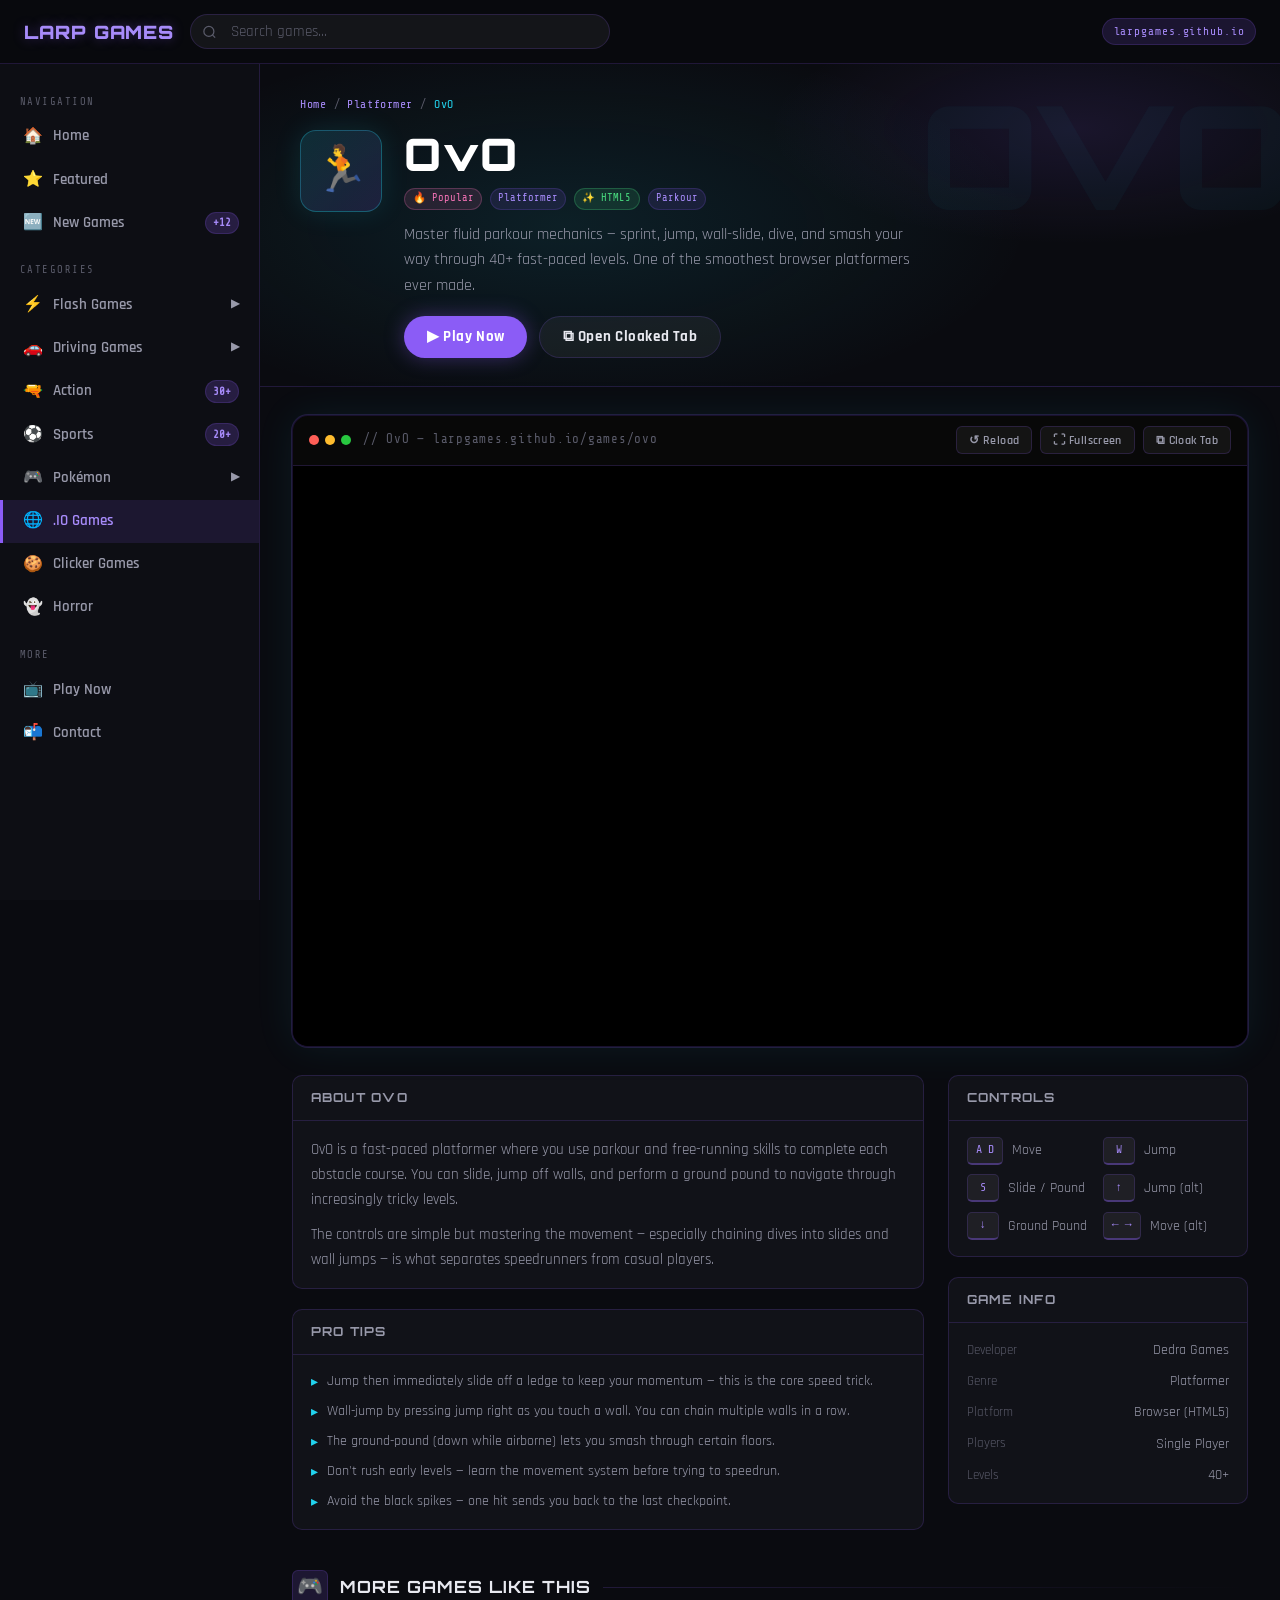
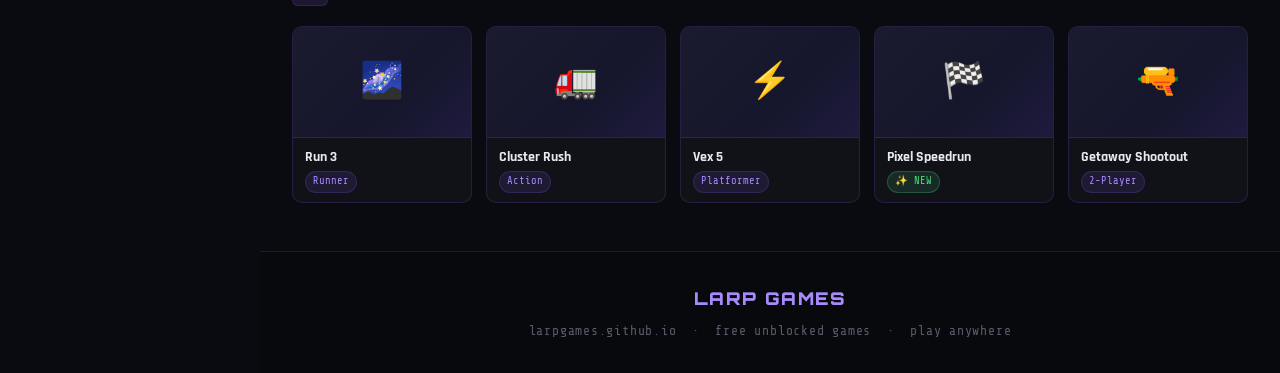
==== games/ovo/index.html @ 19a14956 "Create index.html for OvO game Add index.html for OvO game with layout and styles." ====
<!DOCTYPE html>
<html lang="en">
<head>
  <meta charset="UTF-8" />
  <meta name="viewport" content="width=device-width, initial-scale=1.0" />
  <title>OvO — Play Free | LARP Games</title>
  <meta name="description" content="Play OvO unblocked for free. Slick parkour platformer with wall-slides, dives, and smashes." />
  <!-- Google Ads -->
  <script async src="https://pagead2.googlesyndication.com/pagead/js/adsbygoogle.js?client=ca-pub-5358583966804932"
       crossorigin="anonymous"></script>
  <link rel="stylesheet" href="../../styles.css" />
  <style>
    /* ── Game Page Specifics ── */
    .game-page-hero {
      position: relative;
      padding: 2rem 2.5rem 1.75rem;
      background:
        radial-gradient(ellipse 70% 90% at 30% 50%, rgba(34,211,238,0.10) 0%, transparent 65%),
        radial-gradient(ellipse 50% 60% at 80% 20%, rgba(139,92,246,0.12) 0%, transparent 60%),
        var(--bg-base);
      border-bottom: 1px solid var(--border);
      overflow: hidden;
    }
    .game-page-hero::before {
      content: 'OVO';
      position: absolute;
      right: -0.5rem; top: -1.5rem;
      font-family: var(--font-display);
      font-size: 9rem;
      font-weight: 900;
      color: rgba(34,211,238,0.04);
      pointer-events: none;
      user-select: none;
      letter-spacing: -0.02em;
    }

    .breadcrumb {
      display: flex;
      align-items: center;
      gap: 0.45rem;
      font-family: var(--font-mono);
      font-size: 0.72rem;
      color: var(--text-muted);
      margin-bottom: 1rem;
      letter-spacing: 0.05em;
    }
    .breadcrumb a { color: var(--accent-bright); }
    .breadcrumb a:hover { text-decoration: underline; }

    .game-header {
      display: flex;
      align-items: flex-start;
      gap: 1.4rem;
      position: relative;
      z-index: 2;
      flex-wrap: wrap;
    }

    .game-icon-box {
      width: 82px; height: 82px;
      flex-shrink: 0;
      background: linear-gradient(135deg, rgba(34,211,238,0.15), rgba(139,92,246,0.15));
      border: 1px solid rgba(34,211,238,0.3);
      border-radius: var(--radius-lg);
      display: flex;
      align-items: center;
      justify-content: center;
      font-size: 2.8rem;
      box-shadow: 0 0 28px rgba(34,211,238,0.12);
    }

    .game-header-meta { flex: 1; min-width: 200px; }

    .game-page-title {
      font-family: var(--font-display);
      font-size: clamp(1.9rem, 4vw, 2.8rem);
      font-weight: 900;
      letter-spacing: 0.04em;
      background: linear-gradient(135deg, #fff 20%, var(--neon-cyan) 80%);
      -webkit-background-clip: text;
      -webkit-text-fill-color: transparent;
      background-clip: text;
      line-height: 1.1;
      margin-bottom: 0.5rem;
      opacity: 0;
      animation: fadeUp 0.6s 0.1s forwards;
    }

    .game-tags-row {
      display: flex;
      gap: 0.5rem;
      flex-wrap: wrap;
      margin-bottom: 0.75rem;
      opacity: 0;
      animation: fadeUp 0.6s 0.25s forwards;
    }

    .game-page-desc {
      font-size: 0.97rem;
      color: var(--text-secondary);
      max-width: 520px;
      line-height: 1.65;
      opacity: 0;
      animation: fadeUp 0.6s 0.35s forwards;
    }

    .game-action-row {
      display: flex;
      gap: 0.75rem;
      margin-top: 1.1rem;
      flex-wrap: wrap;
      opacity: 0;
      animation: fadeUp 0.6s 0.45s forwards;
    }

    /* ── Main Game Embed ── */
    .game-stage {
      padding: 1.75rem 2rem;
    }

    .game-frame-wrap {
      position: relative;
      background: #000;
      border: 1px solid var(--border);
      border-radius: var(--radius-lg);
      overflow: hidden;
      box-shadow: 0 0 40px rgba(34,211,238,0.08), 0 0 0 1px var(--border);
    }

    .frame-chrome {
      display: flex;
      align-items: center;
      justify-content: space-between;
      padding: 0.65rem 1rem;
      background: rgba(255,255,255,0.03);
      border-bottom: 1px solid var(--border);
    }
    .chrome-left { display: flex; align-items: center; gap: 0.75rem; }
    .chrome-dots { display: flex; gap: 0.38rem; }
    .chrome-dot { width: 10px; height: 10px; border-radius: 50%; }
    .chrome-dot.r { background: #ff5f57; }
    .chrome-dot.y { background: #febc2e; }
    .chrome-dot.g { background: #28c840; }
    .chrome-label {
      font-family: var(--font-mono);
      font-size: 0.78rem;
      color: var(--text-muted);
      letter-spacing: 0.06em;
    }
    .chrome-right { display: flex; gap: 0.5rem; }

    .chrome-btn {
      display: inline-flex;
      align-items: center;
      gap: 0.35rem;
      padding: 0.32rem 0.75rem;
      background: rgba(255,255,255,0.05);
      border: 1px solid var(--border);
      color: var(--text-secondary);
      border-radius: var(--radius-sm);
      font-size: 0.78rem;
      font-family: var(--font-body);
      font-weight: 600;
      cursor: pointer;
      transition: all var(--transition);
      letter-spacing: 0.03em;
    }
    .chrome-btn:hover {
      background: rgba(34,211,238,0.12);
      border-color: var(--neon-cyan);
      color: var(--neon-cyan);
    }
    .chrome-btn.cloak-btn:hover {
      background: rgba(139,92,246,0.15);
      border-color: var(--accent);
      color: var(--accent-bright);
    }

    #ovoFrame {
      display: block;
      width: 100%;
      height: 580px;
      border: none;
      background: #000;
    }

    /* ── Info + Controls sidebar ── */
    .game-lower {
      padding: 0 2rem 2.5rem;
      display: grid;
      grid-template-columns: 1fr 300px;
      gap: 1.5rem;
    }

    .info-card {
      background: var(--bg-card);
      border: 1px solid var(--border);
      border-radius: var(--radius-md);
      overflow: hidden;
    }
    .info-card-header {
      padding: 0.75rem 1.1rem;
      border-bottom: 1px solid var(--border);
      font-family: var(--font-display);
      font-size: 0.78rem;
      font-weight: 700;
      letter-spacing: 0.1em;
      color: var(--text-secondary);
    }
    .info-card-body { padding: 1rem 1.1rem; }

    /* Controls table */
    .controls-grid {
      display: grid;
      grid-template-columns: 1fr 1fr;
      gap: 0.6rem;
    }
    .control-row {
      display: flex;
      align-items: center;
      gap: 0.6rem;
      font-size: 0.88rem;
      color: var(--text-secondary);
    }
    .key {
      display: inline-flex;
      align-items: center;
      justify-content: center;
      min-width: 32px;
      height: 28px;
      padding: 0 0.5rem;
      background: rgba(255,255,255,0.06);
      border: 1px solid var(--border);
      border-bottom: 2px solid rgba(139,92,246,0.4);
      border-radius: 5px;
      font-family: var(--font-mono);
      font-size: 0.72rem;
      color: var(--accent-bright);
      flex-shrink: 0;
    }

    /* About text */
    .about-text {
      font-size: 0.92rem;
      color: var(--text-secondary);
      line-height: 1.7;
    }
    .about-text p + p { margin-top: 0.65rem; }

    /* Tip list */
    .tip-list {
      list-style: none;
      display: flex;
      flex-direction: column;
      gap: 0.5rem;
    }
    .tip-list li {
      display: flex;
      gap: 0.6rem;
      font-size: 0.88rem;
      color: var(--text-secondary);
      line-height: 1.5;
    }
    .tip-list li::before {
      content: '▸';
      color: var(--neon-cyan);
      flex-shrink: 0;
      margin-top: 0.05rem;
    }

    /* Related games */
    .related-grid {
      display: grid;
      grid-template-columns: repeat(auto-fill, minmax(155px, 1fr));
      gap: 0.85rem;
    }

    /* ── Responsive ── */
    @media (max-width: 860px) {
      .game-lower { grid-template-columns: 1fr; }
      .game-stage, .game-lower { padding-left: 1rem; padding-right: 1rem; }
      #ovoFrame { height: 360px; }
      .game-page-hero { padding: 1.5rem 1rem; }
    }
    @media (max-width: 560px) {
      #ovoFrame { height: 280px; }
    }
  </style>
</head>
<body>

<!-- ═══════════════════════════════
     TOP NAV
═══════════════════════════════ -->
<nav class="topnav">
  <button id="sidebarToggle" aria-label="Toggle sidebar">☰</button>
  <a href="../../index.html" class="nav-logo">
    <span class="logo-glitch">LARP GAMES</span>
  </a>
  <div class="nav-search-wrap">
    <svg xmlns="http://www.w3.org/2000/svg" width="15" height="15" fill="none"
         viewBox="0 0 24 24" stroke="currentColor" stroke-width="2">
      <circle cx="11" cy="11" r="8"/><path d="m21 21-4.35-4.35"/>
    </svg>
    <input type="search" id="gameSearch" placeholder="Search games…" autocomplete="off" />
  </div>
  <div class="nav-spacer"></div>
  <span class="nav-tag">larpgames.github.io</span>
</nav>

<div class="shell">

  <!-- ═══════════════════════════════
       SIDEBAR (identical to home)
  ═══════════════════════════════ -->
  <aside id="sidebar">
    <div class="sidebar-section">
      <div class="sidebar-label">Navigation</div>
      <a href="../../index.html" class="nav-link">
        <span class="nav-icon">🏠</span> Home
      </a>
      <a href="../../index.html#featured" class="nav-link">
        <span class="nav-icon">⭐</span> Featured
      </a>
      <a href="../../index.html#new-games" class="nav-link">
        <span class="nav-icon">🆕</span> New Games
        <span class="nav-count">+12</span>
      </a>
    </div>

    <div class="sidebar-section">
      <div class="sidebar-label">Categories</div>

      <a href="../../index.html#flash" class="nav-link nav-parent" onclick="toggleSub('sub-flash',this);return false;">
        <span class="nav-icon">⚡</span> Flash Games
        <span class="arrow">▶</span>
      </a>
      <div id="sub-flash" class="nav-sub">
        <a href="../../index.html#flash" class="nav-link">Hobo Series</a>
        <a href="../../index.html#flash" class="nav-link">Riddle School</a>
        <a href="../../index.html#flash" class="nav-link">Bloons TD</a>
        <a href="../../index.html#flash" class="nav-link">Gun Mayhem</a>
        <a href="../../index.html#flash" class="nav-link">Papa's Series</a>
        <a href="../../index.html#flash" class="nav-link">Fireboy &amp; Watergirl</a>
      </div>

      <a href="../../index.html#driving" class="nav-link nav-parent" onclick="toggleSub('sub-driving',this);return false;">
        <span class="nav-icon">🚗</span> Driving Games
        <span class="arrow">▶</span>
      </a>
      <div id="sub-driving" class="nav-sub">
        <a href="../../index.html#driving" class="nav-link">Drift Games</a>
        <a href="../../index.html#driving" class="nav-link">Monster Trucks</a>
        <a href="../../index.html#driving" class="nav-link">Racing</a>
        <a href="../../index.html#driving" class="nav-link">Bikes &amp; Stunts</a>
      </div>

      <a href="../../index.html#action" class="nav-link">
        <span class="nav-icon">🔫</span> Action
        <span class="nav-count">30+</span>
      </a>
      <a href="../../index.html#sports" class="nav-link">
        <span class="nav-icon">⚽</span> Sports
        <span class="nav-count">20+</span>
      </a>
      <a href="../../index.html#pokemon" class="nav-link nav-parent" onclick="toggleSub('sub-pokemon',this);return false;">
        <span class="nav-icon">🎮</span> Pokémon
        <span class="arrow">▶</span>
      </a>
      <div id="sub-pokemon" class="nav-sub">
        <a href="../../index.html#pokemon" class="nav-link">Fire Red</a>
        <a href="../../index.html#pokemon" class="nav-link">Emerald</a>
        <a href="../../index.html#pokemon" class="nav-link">Tower Defense</a>
        <a href="../../index.html#pokemon" class="nav-link">ROM Hacks</a>
      </div>

      <a href="../../index.html#io-games" class="nav-link active">
        <span class="nav-icon">🌐</span> .IO Games
      </a>
      <a href="../../index.html#clicker" class="nav-link">
        <span class="nav-icon">🍪</span> Clicker Games
      </a>
      <a href="../../index.html#horror" class="nav-link">
        <span class="nav-icon">👻</span> Horror
      </a>
    </div>

    <div class="sidebar-section">
      <div class="sidebar-label">More</div>
      <a href="../../index.html#embed-zone" class="nav-link">
        <span class="nav-icon">📺</span> Play Now
      </a>
      <a href="#" class="nav-link">
        <span class="nav-icon">📬</span> Contact
      </a>
    </div>
  </aside>
  <div id="sidebarOverlay"></div>

  <!-- ═══════════════════════════════
       MAIN
  ═══════════════════════════════ -->
  <main class="main">

    <!-- ── Game Hero Header ── -->
    <section class="game-page-hero">
      <div class="breadcrumb">
        <a href="../../index.html">Home</a>
        <span>/</span>
        <a href="../../index.html#io-games">Platformer</a>
        <span>/</span>
        <span style="color:var(--neon-cyan)">OvO</span>
      </div>

      <div class="game-header">
        <div class="game-icon-box">🏃</div>
        <div class="game-header-meta">
          <h1 class="game-page-title">OvO</h1>
          <div class="game-tags-row">
            <span class="game-tag hot">🔥 Popular</span>
            <span class="game-tag">Platformer</span>
            <span class="game-tag new">✨ HTML5</span>
            <span class="game-tag">Parkour</span>
          </div>
          <p class="game-page-desc">
            Master fluid parkour mechanics — sprint, jump, wall-slide, dive, and smash your way through 40+ fast-paced levels. One of the smoothest browser platformers ever made.
          </p>
          <div class="game-action-row">
            <button class="btn btn-primary" onclick="scrollToGame()">▶ Play Now</button>
            <button class="btn btn-ghost cloak-btn" onclick="openCloaked()">⧉ Open Cloaked Tab</button>
          </div>
        </div>
      </div>
    </section>

    <!-- ── Game Stage ── -->
    <div class="game-stage">
      <div class="game-frame-wrap" id="gameStage">
        <div class="frame-chrome">
          <div class="chrome-left">
            <div class="chrome-dots">
              <div class="chrome-dot r"></div>
              <div class="chrome-dot y"></div>
              <div class="chrome-dot g"></div>
            </div>
            <span class="chrome-label">// OvO — larpgames.github.io/games/ovo</span>
          </div>
          <div class="chrome-right">
            <button class="chrome-btn" onclick="reloadFrame()">↺ Reload</button>
            <button class="chrome-btn" onclick="fullscreenFrame()">⛶ Fullscreen</button>
            <button class="chrome-btn cloak-btn" onclick="openCloaked()">⧉ Cloak Tab</button>
          </div>
        </div>

        <!-- ✏️ Replace the src with your actual OvO embed URL -->
        <iframe
          id="ovoFrame"
          src="https://ovo.mathew.zip/"
          title="OvO Game"
          allow="fullscreen; autoplay"
          allowfullscreen
          sandbox="allow-scripts allow-same-origin allow-pointer-lock allow-popups"
        ></iframe>
      </div>
    </div>

    <!-- ── Lower Info Columns ── -->
    <div class="game-lower">

      <!-- Left column -->
      <div style="display:flex;flex-direction:column;gap:1.25rem;">

        <!-- About -->
        <div class="info-card reveal">
          <div class="info-card-header">ABOUT OVO</div>
          <div class="info-card-body">
            <div class="about-text">
              <p>OvO is a fast-paced platformer where you use parkour and free-running skills to complete each obstacle course. You can slide, jump off walls, and perform a ground pound to navigate through increasingly tricky levels.</p>
              <p>The controls are simple but mastering the movement — especially chaining dives into slides and wall jumps — is what separates speedrunners from casual players.</p>
            </div>
          </div>
        </div>

        <!-- Tips -->
        <div class="info-card reveal">
          <div class="info-card-header">PRO TIPS</div>
          <div class="info-card-body">
            <ul class="tip-list">
              <li>Jump then immediately slide off a ledge to keep your momentum — this is the core speed trick.</li>
              <li>Wall-jump by pressing jump right as you touch a wall. You can chain multiple walls in a row.</li>
              <li>The ground-pound (down while airborne) lets you smash through certain floors.</li>
              <li>Don't rush early levels — learn the movement system before trying to speedrun.</li>
              <li>Avoid the black spikes — one hit sends you back to the last checkpoint.</li>
            </ul>
          </div>
        </div>

      </div>

      <!-- Right column -->
      <div style="display:flex;flex-direction:column;gap:1.25rem;">

        <!-- Controls -->
        <div class="info-card reveal">
          <div class="info-card-header">CONTROLS</div>
          <div class="info-card-body">
            <div class="controls-grid">
              <div class="control-row"><span class="key">A D</span> Move</div>
              <div class="control-row"><span class="key">W</span> Jump</div>
              <div class="control-row"><span class="key">S</span> Slide / Pound</div>
              <div class="control-row"><span class="key">↑</span> Jump (alt)</div>
              <div class="control-row"><span class="key">↓</span> Ground Pound</div>
              <div class="control-row"><span class="key">← →</span> Move (alt)</div>
            </div>
          </div>
        </div>

        <!-- Game Info -->
        <div class="info-card reveal">
          <div class="info-card-header">GAME INFO</div>
          <div class="info-card-body" style="display:flex;flex-direction:column;gap:0.55rem;">
            <div class="control-row" style="justify-content:space-between;">
              <span style="color:var(--text-muted);font-size:0.82rem;">Developer</span>
              <span style="font-size:0.88rem;">Dedra Games</span>
            </div>
            <div class="control-row" style="justify-content:space-between;">
              <span style="color:var(--text-muted);font-size:0.82rem;">Genre</span>
              <span style="font-size:0.88rem;">Platformer</span>
            </div>
            <div class="control-row" style="justify-content:space-between;">
              <span style="color:var(--text-muted);font-size:0.82rem;">Platform</span>
              <span style="font-size:0.88rem;">Browser (HTML5)</span>
            </div>
            <div class="control-row" style="justify-content:space-between;">
              <span style="color:var(--text-muted);font-size:0.82rem;">Players</span>
              <span style="font-size:0.88rem;">Single Player</span>
            </div>
            <div class="control-row" style="justify-content:space-between;">
              <span style="color:var(--text-muted);font-size:0.82rem;">Levels</span>
              <span style="font-size:0.88rem;">40+</span>
            </div>
          </div>
        </div>

      </div>
    </div>

    <!-- ── Related Games ── -->
    <div style="padding:0 2rem 3rem;">
      <div class="section-header reveal">
        <div class="section-icon">🎮</div>
        <span class="section-title">MORE GAMES LIKE THIS</span>
        <div class="section-line"></div>
      </div>

      <div class="related-grid">

        <div class="game-card" onclick="location.href='../run3/index.html'">
          <div class="game-thumb-placeholder">🌌</div>
          <div class="play-overlay"><div class="play-btn">▶</div></div>
          <div class="game-info">
            <div class="game-title">Run 3</div>
            <div class="game-meta"><span class="game-tag">Runner</span></div>
          </div>
        </div>

        <div class="game-card" onclick="location.href='../cluster-rush/index.html'">
          <div class="game-thumb-placeholder">🚛</div>
          <div class="play-overlay"><div class="play-btn">▶</div></div>
          <div class="game-info">
            <div class="game-title">Cluster Rush</div>
            <div class="game-meta"><span class="game-tag">Action</span></div>
          </div>
        </div>

        <div class="game-card" onclick="location.href='../vex-5/index.html'">
          <div class="game-thumb-placeholder">⚡</div>
          <div class="play-overlay"><div class="play-btn">▶</div></div>
          <div class="game-info">
            <div class="game-title">Vex 5</div>
            <div class="game-meta"><span class="game-tag">Platformer</span></div>
          </div>
        </div>

        <div class="game-card" onclick="location.href='../pixel-speedrun/index.html'">
          <div class="game-thumb-placeholder">🏁</div>
          <div class="play-overlay"><div class="play-btn">▶</div></div>
          <div class="game-info">
            <div class="game-title">Pixel Speedrun</div>
            <div class="game-meta"><span class="game-tag new">✨ NEW</span></div>
          </div>
        </div>

        <div class="game-card" onclick="location.href='../getaway-shootout/index.html'">
          <div class="game-thumb-placeholder">🔫</div>
          <div class="play-overlay"><div class="play-btn">▶</div></div>
          <div class="game-info">
            <div class="game-title">Getaway Shootout</div>
            <div class="game-meta"><span class="game-tag">2-Player</span></div>
          </div>
        </div>

      </div>
    </div>

    <!-- ── Footer ── -->
    <footer class="site-footer">
      <div class="footer-logo">LARP GAMES</div>
      <div class="footer-sub">larpgames.github.io &nbsp;·&nbsp; free unblocked games &nbsp;·&nbsp; play anywhere</div>
    </footer>

  </main>
</div>

<button id="scrollTop" title="Back to top">▲</button>

<script src="../../shared.js"></script>
<script>
  function toggleSub(id, el) {
    const sub = document.getElementById(id);
    if (!sub) return;
    sub.classList.toggle('open');
    el.classList.toggle('open');
  }

  function scrollToGame() {
    document.getElementById('gameStage').scrollIntoView({ behavior: 'smooth', block: 'start' });
  }

  function reloadFrame() {
    const f = document.getElementById('ovoFrame');
    f.src = f.src;
  }

  function fullscreenFrame() {
    const f = document.getElementById('ovoFrame');
    if (f.requestFullscreen) f.requestFullscreen();
    else if (f.webkitRequestFullscreen) f.webkitRequestFullscreen();
  }

  /* ── Cloak Tab ─────────────────────────────────────────────
     Opens about:blank in a new tab, then injects the game
     iframe into it so the tab shows a blank URL in the bar.
     This is the same trick used on the reference site.
  ─────────────────────────────────────────────────────────── */
  function openCloaked() {
    const gameUrl = document.getElementById('ovoFrame').src;
    const tab = window.open('about:blank', '_blank');
    if (!tab) {
      alert('Pop-up blocked! Please allow pop-ups for this site and try again.');
      return;
    }
    tab.document.write(`<!DOCTYPE html>
<html>
<head>
<meta charset="UTF-8"/>
<title>Google Classroom</title>
<style>
  *{margin:0;padding:0;box-sizing:border-box;}
  html,body{width:100%;height:100%;overflow:hidden;background:#000;}
  iframe{display:block;width:100%;height:100%;border:none;}
</style>
</head>
<body>
<iframe src="${gameUrl}" allow="fullscreen; autoplay" allowfullscreen
  sandbox="allow-scripts allow-same-origin allow-pointer-lock allow-popups"></iframe>
</body>
</html>`);
    tab.document.close();
  }
</script>

</body>
</html>
---- styles.css ----
/* ============================================================
   LARP GAMES — styles.css
   Dark mode · Neon accents · Scroll animations
   ============================================================ */

/* ── Google Fonts ── */
@import url('https://fonts.googleapis.com/css2?family=Orbitron:wght@500;700;900&family=Rajdhani:wght@400;500;600;700&family=Share+Tech+Mono&display=swap');

/* ── CSS Variables ── */
:root {
  --bg-base:        #0a0b10;
  --bg-card:        #111218;
  --bg-sidebar:     #0d0e14;
  --bg-nav:         #08090d;
  --bg-glass:       rgba(17,18,24,0.85);

  --accent:         #8b5cf6;
  --accent-bright:  #a78bfa;
  --accent-glow:    rgba(139,92,246,0.35);
  --neon-cyan:      #22d3ee;
  --neon-pink:      #f472b6;
  --neon-green:     #4ade80;
  --warning:        #fbbf24;

  --text-primary:   #e8e9f0;
  --text-secondary: #9899aa;
  --text-muted:     #5a5b6a;

  --border:         rgba(139,92,246,0.18);
  --border-hover:   rgba(139,92,246,0.55);

  --sidebar-width:  260px;
  --nav-height:     64px;

  --font-display:   'Orbitron', sans-serif;
  --font-body:      'Rajdhani', sans-serif;
  --font-mono:      'Share Tech Mono', monospace;

  --radius-sm:      6px;
  --radius-md:      10px;
  --radius-lg:      16px;

  --transition:     0.3s cubic-bezier(0.4, 0, 0.2, 1);
  --shadow-card:    0 4px 24px rgba(0,0,0,0.5), 0 0 0 1px var(--border);
  --shadow-glow:    0 0 20px var(--accent-glow), 0 4px 32px rgba(0,0,0,0.6);
}

/* ── Reset & Base ── */
*, *::before, *::after { box-sizing: border-box; margin: 0; padding: 0; }

html { scroll-behavior: smooth; }

body {
  font-family: var(--font-body);
  background: var(--bg-base);
  color: var(--text-primary);
  min-height: 100vh;
  overflow-x: hidden;
  line-height: 1.6;
}

a { color: inherit; text-decoration: none; }
img { display: block; max-width: 100%; }

/* ── Scrollbar ── */
::-webkit-scrollbar { width: 6px; }
::-webkit-scrollbar-track { background: var(--bg-base); }
::-webkit-scrollbar-thumb { background: var(--accent); border-radius: 3px; }

/* ══════════════════════════════════════════
   TOP NAVBAR
══════════════════════════════════════════ */
.topnav {
  position: fixed;
  top: 0; left: 0; right: 0;
  height: var(--nav-height);
  background: var(--bg-nav);
  border-bottom: 1px solid var(--border);
  backdrop-filter: blur(12px);
  display: flex;
  align-items: center;
  padding: 0 1.5rem;
  gap: 1rem;
  z-index: 1000;
}

.nav-logo {
  font-family: var(--font-display);
  font-size: 1.15rem;
  font-weight: 900;
  letter-spacing: 0.05em;
  color: var(--accent-bright);
  white-space: nowrap;
  text-shadow: 0 0 12px var(--accent-glow);
}
.logo-glitch { display: inline-block; }

.nav-search-wrap {
  flex: 1;
  max-width: 420px;
  position: relative;
}
.nav-search-wrap svg {
  position: absolute;
  left: 12px; top: 50%;
  transform: translateY(-50%);
  color: var(--text-muted);
  pointer-events: none;
}
#gameSearch {
  width: 100%;
  background: rgba(255,255,255,0.05);
  border: 1px solid var(--border);
  border-radius: 99px;
  padding: 0.45rem 1rem 0.45rem 2.5rem;
  color: var(--text-primary);
  font-family: var(--font-body);
  font-size: 0.95rem;
  outline: none;
  transition: border-color var(--transition), box-shadow var(--transition);
}
#gameSearch:focus {
  border-color: var(--accent);
  box-shadow: 0 0 0 3px var(--accent-glow);
}
#gameSearch::placeholder { color: var(--text-muted); }

.nav-spacer { flex: 1; }

.nav-tag {
  font-family: var(--font-mono);
  font-size: 0.7rem;
  background: rgba(139,92,246,0.15);
  border: 1px solid var(--border);
  color: var(--accent-bright);
  padding: 0.25rem 0.65rem;
  border-radius: 99px;
  letter-spacing: 0.08em;
}

#sidebarToggle {
  display: none;
  background: none;
  border: 1px solid var(--border);
  color: var(--text-primary);
  padding: 0.4rem 0.6rem;
  border-radius: var(--radius-sm);
  cursor: pointer;
  font-size: 1.2rem;
  line-height: 1;
  transition: border-color var(--transition);
}
#sidebarToggle:hover { border-color: var(--accent); }

/* ══════════════════════════════════════════
   LAYOUT SHELL
══════════════════════════════════════════ */
.shell {
  display: flex;
  padding-top: var(--nav-height);
  min-height: 100vh;
}

/* ══════════════════════════════════════════
   SIDEBAR
══════════════════════════════════════════ */
#sidebar {
  width: var(--sidebar-width);
  flex-shrink: 0;
  background: var(--bg-sidebar);
  border-right: 1px solid var(--border);
  position: fixed;
  top: var(--nav-height);
  left: 0;
  bottom: 0;
  overflow-y: auto;
  overflow-x: hidden;
  padding: 1.25rem 0;
  z-index: 900;
  transition: transform var(--transition);
}
#sidebar::-webkit-scrollbar { width: 3px; }

.sidebar-section { margin-bottom: 0.5rem; }

.sidebar-label {
  font-family: var(--font-mono);
  font-size: 0.65rem;
  letter-spacing: 0.14em;
  color: var(--text-muted);
  padding: 0.6rem 1.25rem 0.3rem;
  text-transform: uppercase;
}

.nav-link {
  display: flex;
  align-items: center;
  gap: 0.65rem;
  padding: 0.55rem 1.25rem;
  font-size: 0.95rem;
  font-weight: 600;
  color: var(--text-secondary);
  border-left: 3px solid transparent;
  transition: all var(--transition);
  position: relative;
}
.nav-link:hover {
  color: var(--text-primary);
  background: rgba(139,92,246,0.08);
  border-left-color: var(--accent);
}
.nav-link.active {
  color: var(--accent-bright);
  background: rgba(139,92,246,0.12);
  border-left-color: var(--accent);
}
.nav-link .nav-icon {
  font-size: 1rem;
  width: 20px;
  text-align: center;
}
.nav-count {
  margin-left: auto;
  font-family: var(--font-mono);
  font-size: 0.68rem;
  background: rgba(139,92,246,0.2);
  color: var(--accent-bright);
  padding: 0.1rem 0.45rem;
  border-radius: 99px;
  border: 1px solid var(--border);
}

/* Submenu */
.nav-sub {
  padding-left: 1.8rem;
  display: none;
}
.nav-sub.open { display: block; }
.nav-sub .nav-link {
  font-size: 0.88rem;
  font-weight: 500;
  padding: 0.38rem 1rem 0.38rem 1.25rem;
}

.nav-parent .arrow {
  margin-left: auto;
  font-size: 0.7rem;
  transition: transform var(--transition);
}
.nav-parent.open .arrow { transform: rotate(90deg); }

/* Sidebar overlay (mobile) */
#sidebarOverlay {
  display: none;
  position: fixed;
  inset: 0;
  background: rgba(0,0,0,0.6);
  z-index: 850;
  backdrop-filter: blur(2px);
}
#sidebarOverlay.show { display: block; }

/* ══════════════════════════════════════════
   MAIN CONTENT
══════════════════════════════════════════ */
.main {
  flex: 1;
  margin-left: var(--sidebar-width);
  min-width: 0;
}

/* ══════════════════════════════════════════
   HERO SECTION
══════════════════════════════════════════ */
.hero {
  position: relative;
  min-height: 380px;
  display: flex;
  align-items: center;
  overflow: hidden;
  background:
    radial-gradient(ellipse 80% 60% at 60% 50%, rgba(139,92,246,0.18) 0%, transparent 70%),
    radial-gradient(ellipse 50% 80% at 20% 80%, rgba(34,211,238,0.08) 0%, transparent 60%),
    var(--bg-base);
  padding: 3rem 2.5rem;
}

#particleCanvas {
  position: absolute;
  inset: 0;
  width: 100%;
  height: 100%;
  pointer-events: none;
}

.hero-content {
  position: relative;
  z-index: 2;
  max-width: 640px;
}

.hero-eyebrow {
  font-family: var(--font-mono);
  font-size: 0.75rem;
  letter-spacing: 0.2em;
  color: var(--neon-cyan);
  text-transform: uppercase;
  margin-bottom: 0.75rem;
  opacity: 0;
  animation: fadeUp 0.7s 0.2s forwards;
}

.hero-title {
  font-family: var(--font-display);
  font-size: clamp(2rem, 5vw, 3.5rem);
  font-weight: 900;
  line-height: 1.1;
  letter-spacing: 0.02em;
  background: linear-gradient(135deg, #fff 30%, var(--accent-bright) 70%, var(--neon-cyan) 100%);
  -webkit-background-clip: text;
  -webkit-text-fill-color: transparent;
  background-clip: text;
  margin-bottom: 1rem;
  opacity: 0;
  animation: fadeUp 0.7s 0.35s forwards;
}

.hero-sub {
  font-size: 1.05rem;
  color: var(--text-secondary);
  max-width: 440px;
  margin-bottom: 1.75rem;
  opacity: 0;
  animation: fadeUp 0.7s 0.5s forwards;
}

.hero-buttons {
  display: flex;
  gap: 0.85rem;
  flex-wrap: wrap;
  opacity: 0;
  animation: fadeUp 0.7s 0.65s forwards;
}

.btn {
  display: inline-flex;
  align-items: center;
  gap: 0.5rem;
  padding: 0.65rem 1.4rem;
  border-radius: 99px;
  font-family: var(--font-body);
  font-weight: 700;
  font-size: 0.95rem;
  letter-spacing: 0.04em;
  cursor: pointer;
  border: none;
  transition: all var(--transition);
}
.btn-primary {
  background: var(--accent);
  color: #fff;
  box-shadow: 0 0 20px var(--accent-glow);
}
.btn-primary:hover {
  background: var(--accent-bright);
  box-shadow: 0 0 32px var(--accent-glow), 0 0 60px var(--accent-glow);
  transform: translateY(-2px);
}
.btn-ghost {
  background: rgba(255,255,255,0.05);
  color: var(--text-primary);
  border: 1px solid var(--border);
}
.btn-ghost:hover {
  background: rgba(139,92,246,0.12);
  border-color: var(--accent);
  transform: translateY(-2px);
}

/* Floating stat badges */
.hero-stats {
  position: absolute;
  right: 2.5rem;
  top: 50%;
  transform: translateY(-50%);
  display: flex;
  flex-direction: column;
  gap: 0.85rem;
  z-index: 2;
  opacity: 0;
  animation: fadeIn 1s 0.9s forwards;
}
.stat-badge {
  background: var(--bg-glass);
  border: 1px solid var(--border);
  border-radius: var(--radius-md);
  padding: 0.65rem 1rem;
  text-align: center;
  backdrop-filter: blur(10px);
  min-width: 110px;
}
.stat-num {
  font-family: var(--font-display);
  font-size: 1.4rem;
  font-weight: 900;
  color: var(--accent-bright);
  line-height: 1;
}
.stat-label {
  font-size: 0.75rem;
  color: var(--text-muted);
  margin-top: 0.2rem;
  letter-spacing: 0.06em;
}

/* ══════════════════════════════════════════
   CATEGORY PILLS ROW
══════════════════════════════════════════ */
.category-row {
  padding: 1.25rem 2rem;
  display: flex;
  gap: 0.65rem;
  flex-wrap: wrap;
  border-bottom: 1px solid var(--border);
  background: rgba(255,255,255,0.015);
}

.category-pill {
  display: inline-flex;
  align-items: center;
  gap: 0.4rem;
  padding: 0.35rem 0.9rem;
  border-radius: 99px;
  font-size: 0.85rem;
  font-weight: 600;
  border: 1px solid var(--border);
  color: var(--text-secondary);
  background: rgba(255,255,255,0.03);
  cursor: pointer;
  transition: all var(--transition);
  opacity: 0;
  transform: translateY(12px);
}
.category-pill.visible {
  opacity: 1;
  transform: none;
}
.category-pill:hover, .category-pill.active {
  background: rgba(139,92,246,0.18);
  border-color: var(--accent);
  color: var(--accent-bright);
}

/* ══════════════════════════════════════════
   CONTENT SECTIONS
══════════════════════════════════════════ */
.content-wrap { padding: 2rem 2rem 3rem; }

.section-header {
  display: flex;
  align-items: center;
  gap: 0.75rem;
  margin-bottom: 1.25rem;
  opacity: 0;
  transform: translateX(-20px);
  transition: opacity 0.5s, transform 0.5s;
}
.section-header.visible { opacity: 1; transform: none; }

.section-icon {
  font-size: 1.3rem;
  width: 36px; height: 36px;
  display: flex; align-items: center; justify-content: center;
  background: rgba(139,92,246,0.15);
  border: 1px solid var(--border);
  border-radius: var(--radius-sm);
}
.section-title {
  font-family: var(--font-display);
  font-size: 1.05rem;
  font-weight: 700;
  letter-spacing: 0.06em;
  color: var(--text-primary);
}
.section-line {
  flex: 1;
  height: 1px;
  background: linear-gradient(90deg, var(--border) 0%, transparent 100%);
}
.section-count {
  font-family: var(--font-mono);
  font-size: 0.72rem;
  color: var(--text-muted);
}

/* ══════════════════════════════════════════
   GAMES GRID
══════════════════════════════════════════ */
.games-grid {
  display: grid;
  grid-template-columns: repeat(auto-fill, minmax(165px, 1fr));
  gap: 1rem;
  margin-bottom: 2.5rem;
}

/* ── Game Card ── */
.game-card {
  background: var(--bg-card);
  border: 1px solid var(--border);
  border-radius: var(--radius-md);
  overflow: hidden;
  cursor: pointer;
  transition: transform var(--transition), box-shadow var(--transition), border-color var(--transition);
  opacity: 0;
  transform: translateY(24px) scale(0.97);
  position: relative;
  group: true;
}
.game-card.visible {
  opacity: 1;
  transform: none;
}
.game-card:hover {
  transform: translateY(-5px) scale(1.02);
  box-shadow: var(--shadow-glow);
  border-color: var(--accent);
  z-index: 2;
}

.game-thumb {
  width: 100%;
  aspect-ratio: 16/10;
  object-fit: cover;
  background: linear-gradient(135deg, #1a1b2e, #0f0f1a);
  display: flex;
  align-items: center;
  justify-content: center;
  font-size: 2rem;
  position: relative;
  overflow: hidden;
}
.game-thumb img {
  width: 100%; height: 100%;
  object-fit: cover;
  transition: transform 0.4s ease;
}
.game-card:hover .game-thumb img { transform: scale(1.07); }

/* Placeholder when no image */
.game-thumb-placeholder {
  width: 100%;
  aspect-ratio: 16/10;
  background: linear-gradient(135deg, #1a1b2e 0%, #12132a 100%);
  display: flex;
  align-items: center;
  justify-content: center;
  font-size: 2.2rem;
  color: var(--accent);
  border-bottom: 1px solid var(--border);
  position: relative;
  overflow: hidden;
}
.game-thumb-placeholder::after {
  content: '';
  position: absolute;
  inset: 0;
  background: linear-gradient(135deg, transparent 60%, rgba(139,92,246,0.1));
}

/* Play overlay */
.play-overlay {
  position: absolute;
  inset: 0;
  background: rgba(0,0,0,0.55);
  display: flex;
  align-items: center;
  justify-content: center;
  opacity: 0;
  transition: opacity var(--transition);
}
.game-card:hover .play-overlay { opacity: 1; }
.play-btn {
  width: 44px; height: 44px;
  background: var(--accent);
  border-radius: 50%;
  display: flex;
  align-items: center;
  justify-content: center;
  box-shadow: 0 0 20px var(--accent-glow);
  font-size: 1.1rem;
  color: #fff;
  transform: scale(0.8);
  transition: transform var(--transition);
}
.game-card:hover .play-btn { transform: scale(1); }

.game-info {
  padding: 0.6rem 0.75rem;
}
.game-title {
  font-weight: 700;
  font-size: 0.88rem;
  color: var(--text-primary);
  line-height: 1.3;
  white-space: nowrap;
  overflow: hidden;
  text-overflow: ellipsis;
}
.game-meta {
  display: flex;
  align-items: center;
  gap: 0.4rem;
  margin-top: 0.3rem;
}
.game-tag {
  font-family: var(--font-mono);
  font-size: 0.65rem;
  background: rgba(139,92,246,0.12);
  color: var(--accent-bright);
  border: 1px solid var(--border);
  padding: 0.1rem 0.45rem;
  border-radius: 99px;
}
.game-tag.new {
  background: rgba(74,222,128,0.12);
  color: var(--neon-green);
  border-color: rgba(74,222,128,0.25);
}
.game-tag.hot {
  background: rgba(244,114,182,0.12);
  color: var(--neon-pink);
  border-color: rgba(244,114,182,0.25);
}

/* ── Featured (large) card ── */
.game-card.featured {
  grid-column: span 2;
}
.game-card.featured .game-thumb-placeholder {
  aspect-ratio: 16/7;
  font-size: 3.5rem;
}
.featured-badge {
  position: absolute;
  top: 0.6rem;
  left: 0.6rem;
  background: var(--accent);
  color: #fff;
  font-family: var(--font-mono);
  font-size: 0.62rem;
  letter-spacing: 0.12em;
  padding: 0.2rem 0.55rem;
  border-radius: 99px;
  text-transform: uppercase;
  opacity: 0;
  transform: translateY(-8px);
  transition: opacity 0.4s 0.2s, transform 0.4s 0.2s;
  z-index: 5;
}
.game-card.featured.visible .featured-badge { opacity: 1; transform: none; }

/* ══════════════════════════════════════════
   GAME EMBED SECTION
══════════════════════════════════════════ */
.embed-section {
  margin-bottom: 2.5rem;
}

.embed-wrapper {
  position: relative;
  background: #000;
  border: 1px solid var(--border);
  border-radius: var(--radius-lg);
  overflow: hidden;
  box-shadow: var(--shadow-glow);
}

.embed-header {
  display: flex;
  align-items: center;
  gap: 0.75rem;
  padding: 0.75rem 1rem;
  background: rgba(255,255,255,0.04);
  border-bottom: 1px solid var(--border);
}
.embed-dots { display: flex; gap: 0.4rem; }
.embed-dot {
  width: 10px; height: 10px;
  border-radius: 50%;
}
.embed-dot.red   { background: #ff5f57; }
.embed-dot.yellow{ background: #febc2e; }
.embed-dot.green { background: #28c840; }
.embed-title {
  font-family: var(--font-mono);
  font-size: 0.8rem;
  color: var(--text-muted);
  letter-spacing: 0.06em;
}

.embed-frame {
  display: block;
  width: 100%;
  height: 520px;
  border: none;
  background: #111;
}

/* Placeholder for embed */
.embed-placeholder {
  width: 100%;
  height: 520px;
  display: flex;
  flex-direction: column;
  align-items: center;
  justify-content: center;
  gap: 1rem;
  background: linear-gradient(135deg, #111218 0%, #0d0e18 100%);
  color: var(--text-muted);
}
.embed-placeholder .placeholder-icon {
  font-size: 3.5rem;
  opacity: 0.4;
}
.embed-placeholder p {
  font-family: var(--font-mono);
  font-size: 0.85rem;
  color: var(--text-muted);
  letter-spacing: 0.08em;
}
.embed-placeholder code {
  font-family: var(--font-mono);
  font-size: 0.8rem;
  background: rgba(139,92,246,0.12);
  border: 1px solid var(--border);
  color: var(--accent-bright);
  padding: 0.5rem 1.2rem;
  border-radius: var(--radius-sm);
  display: block;
}

/* Fullscreen toggle */
.embed-actions {
  display: flex;
  gap: 0.5rem;
  margin-top: 0.65rem;
  justify-content: flex-end;
}
.embed-btn {
  display: inline-flex;
  align-items: center;
  gap: 0.4rem;
  padding: 0.4rem 0.85rem;
  background: rgba(255,255,255,0.05);
  border: 1px solid var(--border);
  color: var(--text-secondary);
  border-radius: var(--radius-sm);
  font-size: 0.82rem;
  font-family: var(--font-body);
  font-weight: 600;
  cursor: pointer;
  transition: all var(--transition);
}
.embed-btn:hover {
  background: rgba(139,92,246,0.15);
  border-color: var(--accent);
  color: var(--accent-bright);
}

/* ══════════════════════════════════════════
   FOOTER
══════════════════════════════════════════ */
.site-footer {
  background: var(--bg-nav);
  border-top: 1px solid var(--border);
  padding: 2rem;
  text-align: center;
  margin-left: 0; /* footer is inside .main */
}
.footer-logo {
  font-family: var(--font-display);
  font-size: 1.1rem;
  font-weight: 900;
  color: var(--accent-bright);
  letter-spacing: 0.08em;
  margin-bottom: 0.5rem;
}
.footer-sub {
  font-size: 0.82rem;
  color: var(--text-muted);
  font-family: var(--font-mono);
  letter-spacing: 0.06em;
}

/* ══════════════════════════════════════════
   SCROLL-TO-TOP BUTTON
══════════════════════════════════════════ */
#scrollTop {
  position: fixed;
  bottom: 2rem;
  right: 2rem;
  width: 44px; height: 44px;
  background: var(--accent);
  color: #fff;
  border: none;
  border-radius: 50%;
  font-size: 1.1rem;
  cursor: pointer;
  display: flex;
  align-items: center;
  justify-content: center;
  box-shadow: 0 0 20px var(--accent-glow);
  opacity: 0;
  pointer-events: none;
  transform: translateY(12px);
  transition: opacity var(--transition), transform var(--transition);
  z-index: 500;
}
#scrollTop.show {
  opacity: 1;
  pointer-events: all;
  transform: none;
}
#scrollTop:hover { background: var(--accent-bright); }

/* ══════════════════════════════════════════
   ANIMATIONS
══════════════════════════════════════════ */
@keyframes fadeUp {
  from { opacity: 0; transform: translateY(20px); }
  to   { opacity: 1; transform: none; }
}
@keyframes fadeIn {
  from { opacity: 0; }
  to   { opacity: 1; }
}
@keyframes pulse-glow {
  0%, 100% { box-shadow: 0 0 10px var(--accent-glow); }
  50%       { box-shadow: 0 0 28px var(--accent-glow), 0 0 50px var(--accent-glow); }
}

/* reveal base (for generic .reveal elements) */
.reveal {
  opacity: 0;
  transform: translateY(20px);
  transition: opacity 0.6s ease, transform 0.6s ease;
}
.reveal.visible { opacity: 1; transform: none; }

/* ══════════════════════════════════════════
   DIVIDER
══════════════════════════════════════════ */
.divider {
  height: 1px;
  background: linear-gradient(90deg, transparent, var(--border), transparent);
  margin: 2rem 0;
}

/* ══════════════════════════════════════════
   RESPONSIVE
══════════════════════════════════════════ */
@media (max-width: 900px) {
  #sidebar {
    transform: translateX(-100%);
    top: var(--nav-height);
    z-index: 950;
  }
  #sidebar.open { transform: none; }

  .main { margin-left: 0; }

  #sidebarToggle { display: flex; }
  .hero-stats { display: none; }

  .hero { padding: 2.5rem 1.5rem; min-height: 280px; }
  .content-wrap { padding: 1.25rem 1rem 2rem; }
  .category-row { padding: 0.85rem 1rem; }

  .games-grid {
    grid-template-columns: repeat(auto-fill, minmax(140px, 1fr));
    gap: 0.75rem;
  }
  .game-card.featured { grid-column: span 2; }
}

@media (max-width: 560px) {
  .nav-logo { font-size: 0.95rem; }
  .nav-tag { display: none; }
  .games-grid {
    grid-template-columns: repeat(2, 1fr);
  }
  .game-card.featured { grid-column: span 2; }
  .embed-frame { height: 280px; }
  .embed-placeholder { height: 280px; }
}
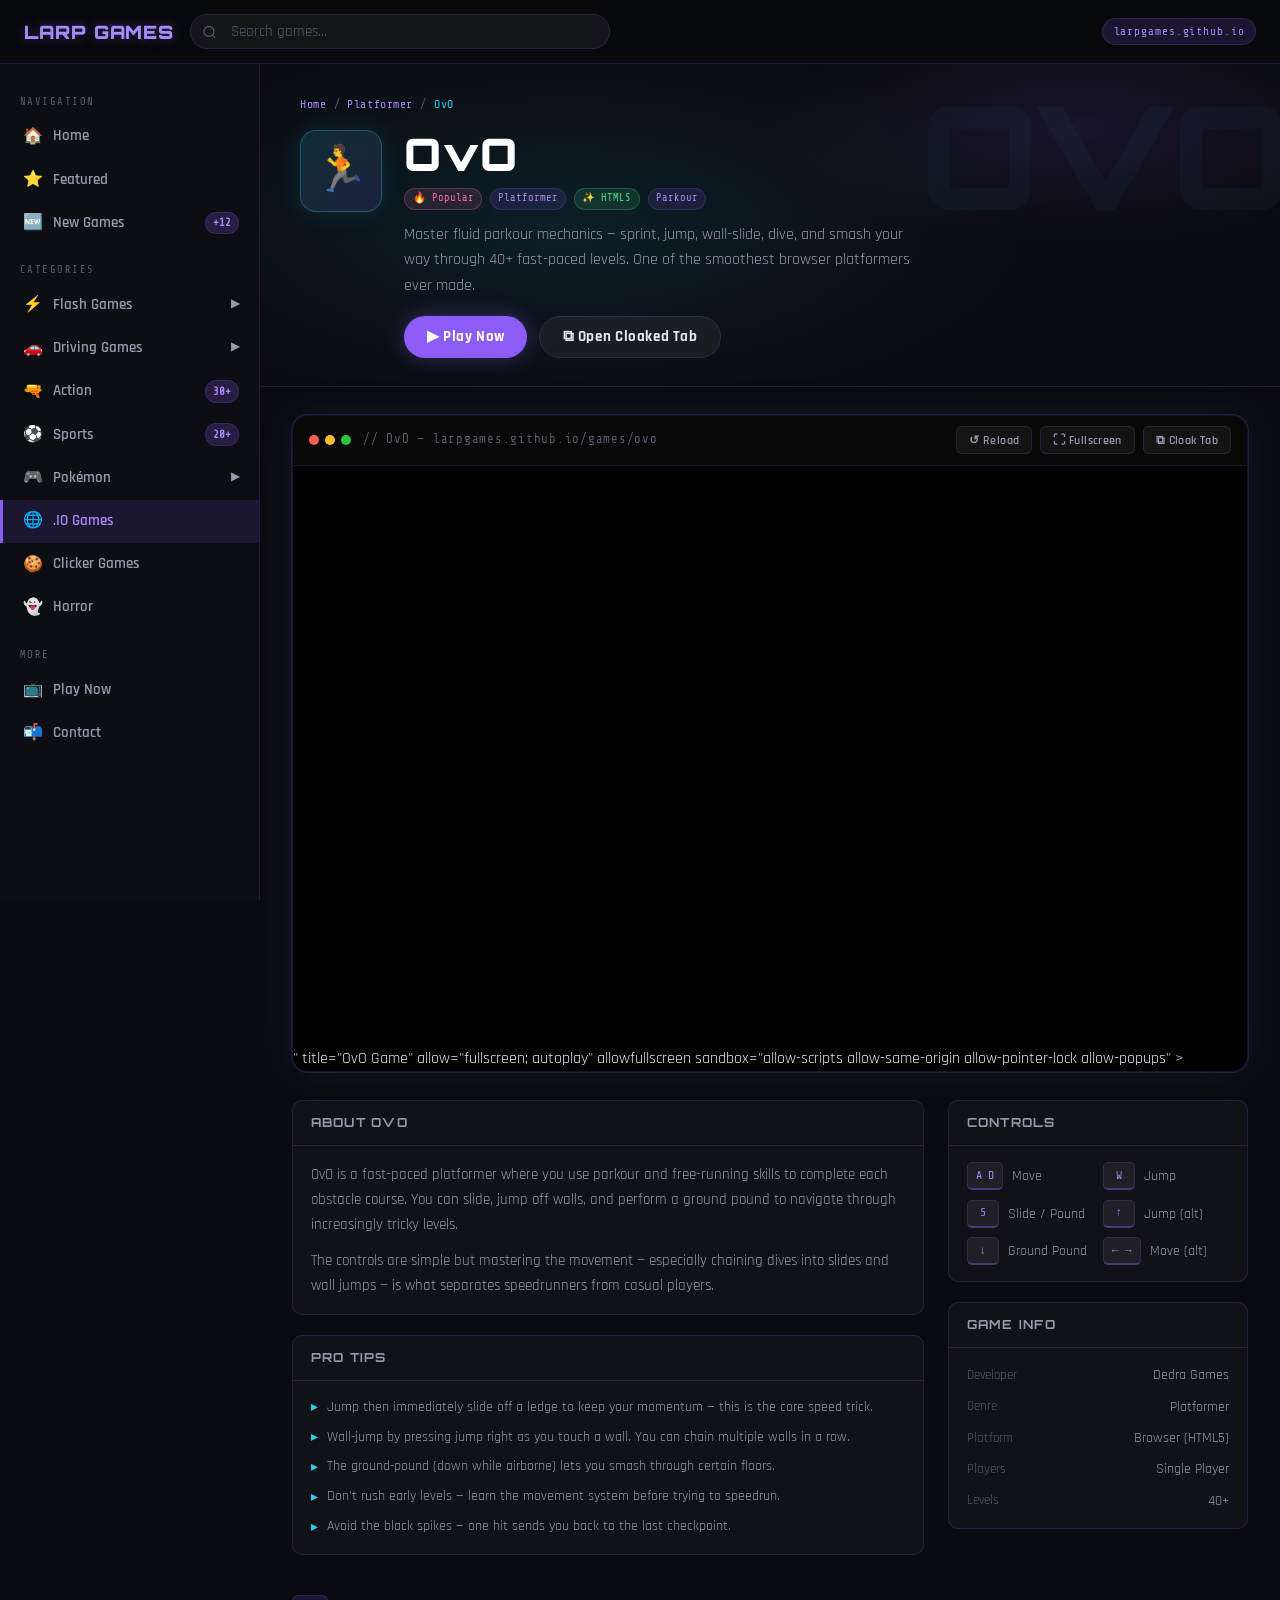
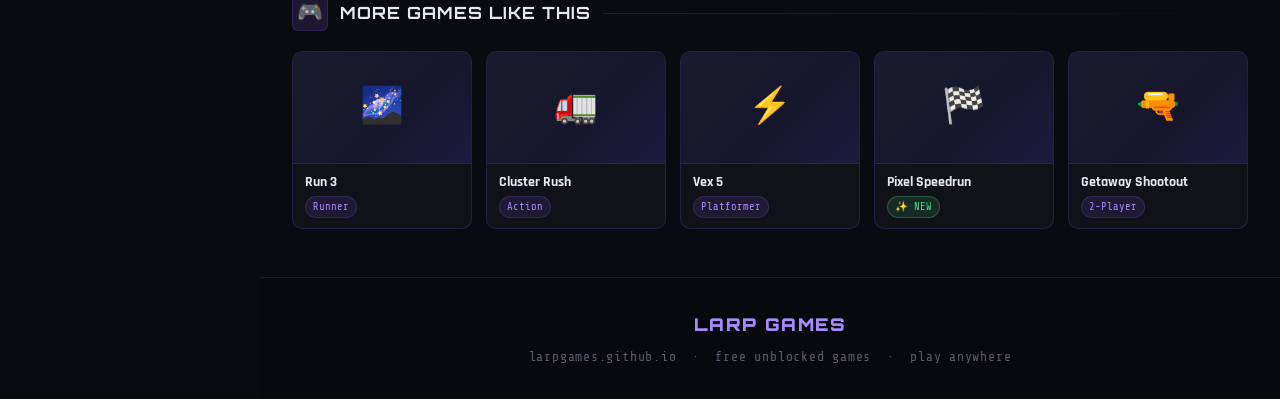
==== commit d86bbc85: "Update iframe src for OvO game embed" ====
--- a/games/ovo/index.html
+++ b/games/ovo/index.html
@@ -455,7 +455,7 @@
         <!-- ✏️ Replace the src with your actual OvO embed URL -->
         <iframe
           id="ovoFrame"
-          src="https://ovo.mathew.zip/"
+          src="<iframe src="https://html5.gamedistribution.com/1377b99c10284c229423118a941af3b1/?gd_sdk_referrer_url=https://www.example.com/games/{game-path}" width="800" height="600" scrolling="none" frameborder="0"></iframe>"
           title="OvO Game"
           allow="fullscreen; autoplay"
           allowfullscreen
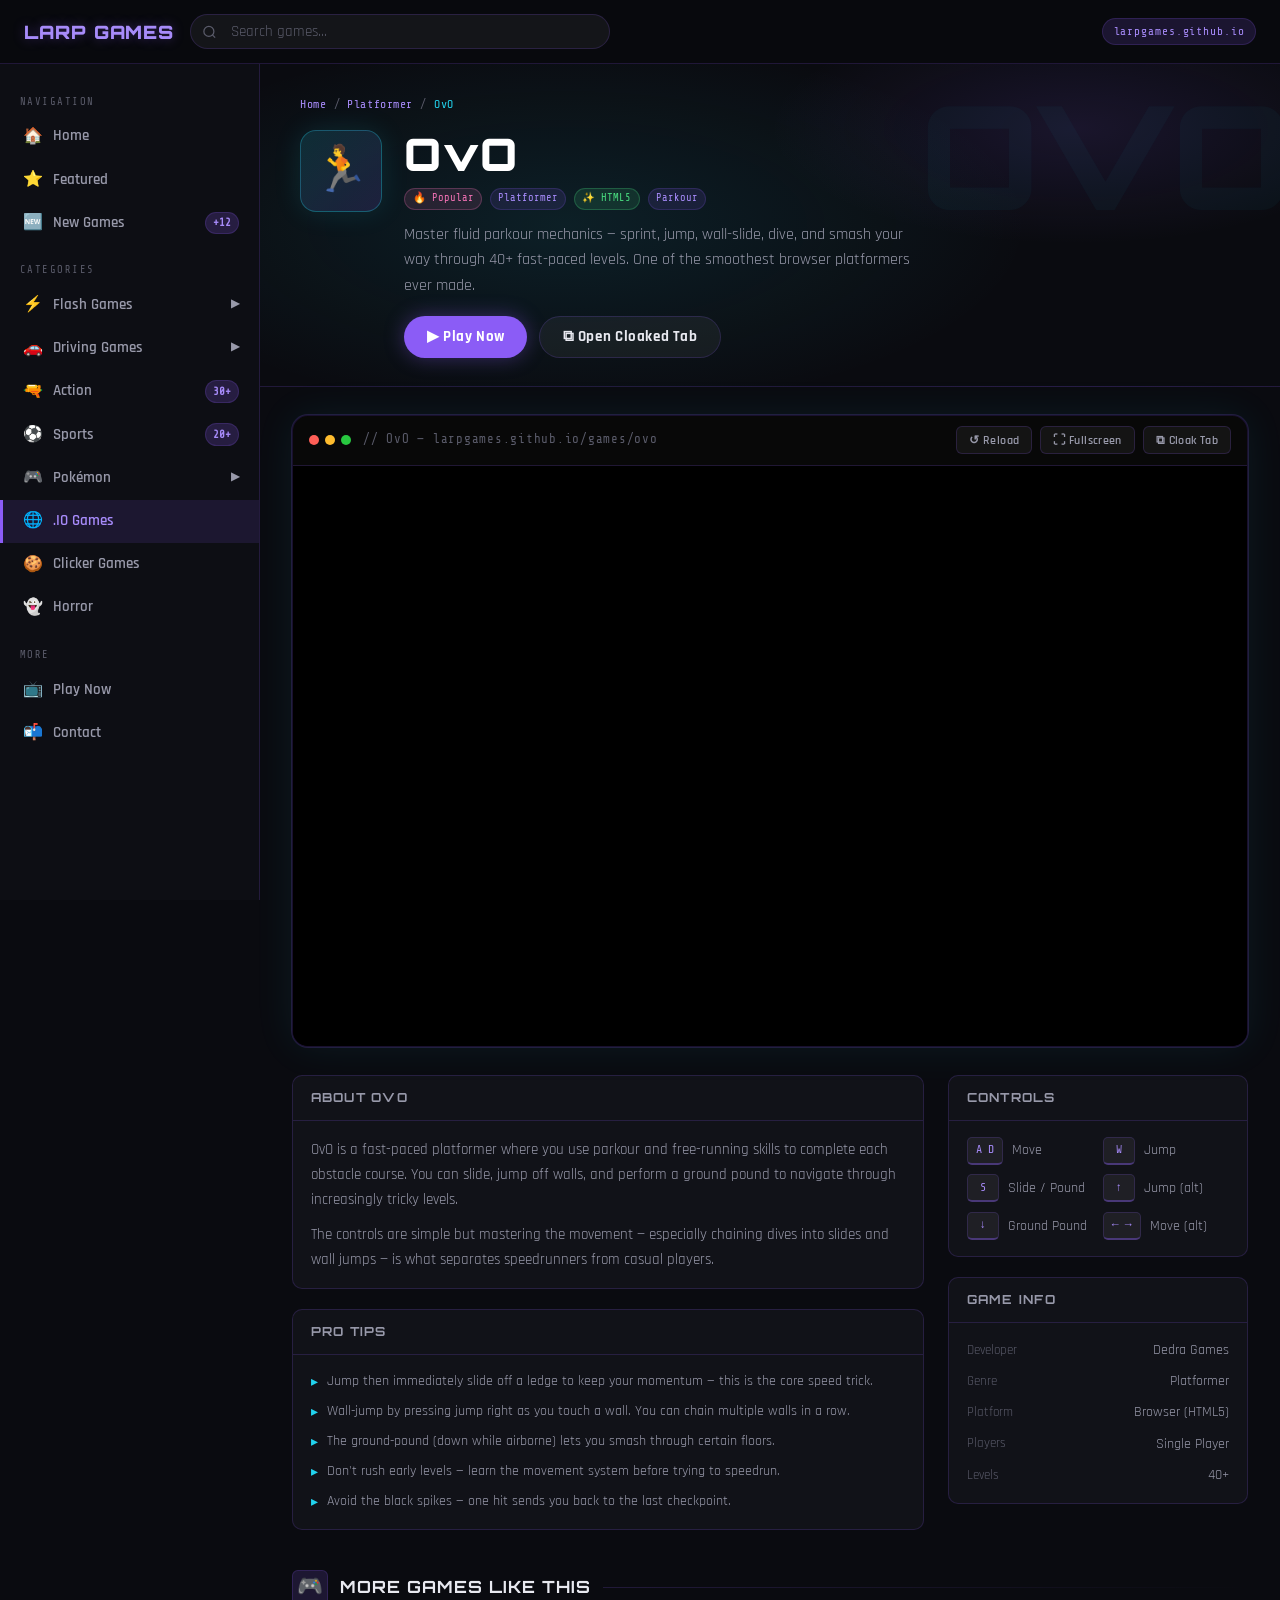
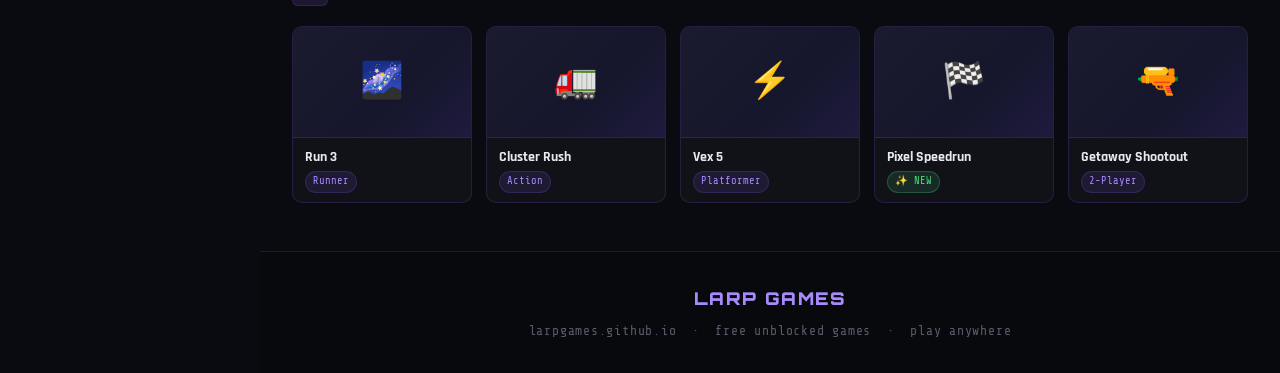
==== commit 4666ea40: "Fix iframe src in index.html for OvO game Updated the iframe src attribute to remove unnecessary HTM" ====
--- a/games/ovo/index.html
+++ b/games/ovo/index.html
@@ -455,7 +455,7 @@
         <!-- ✏️ Replace the src with your actual OvO embed URL -->
         <iframe
           id="ovoFrame"
-          src="<iframe src="https://html5.gamedistribution.com/1377b99c10284c229423118a941af3b1/?gd_sdk_referrer_url=https://www.example.com/games/{game-path}" width="800" height="600" scrolling="none" frameborder="0"></iframe>"
+          src="https://html5.gamedistribution.com/1377b99c10284c229423118a941af3b1/?gd_sdk_referrer_url=https://www.example.com/games/{game-path}" 
           title="OvO Game"
           allow="fullscreen; autoplay"
           allowfullscreen
